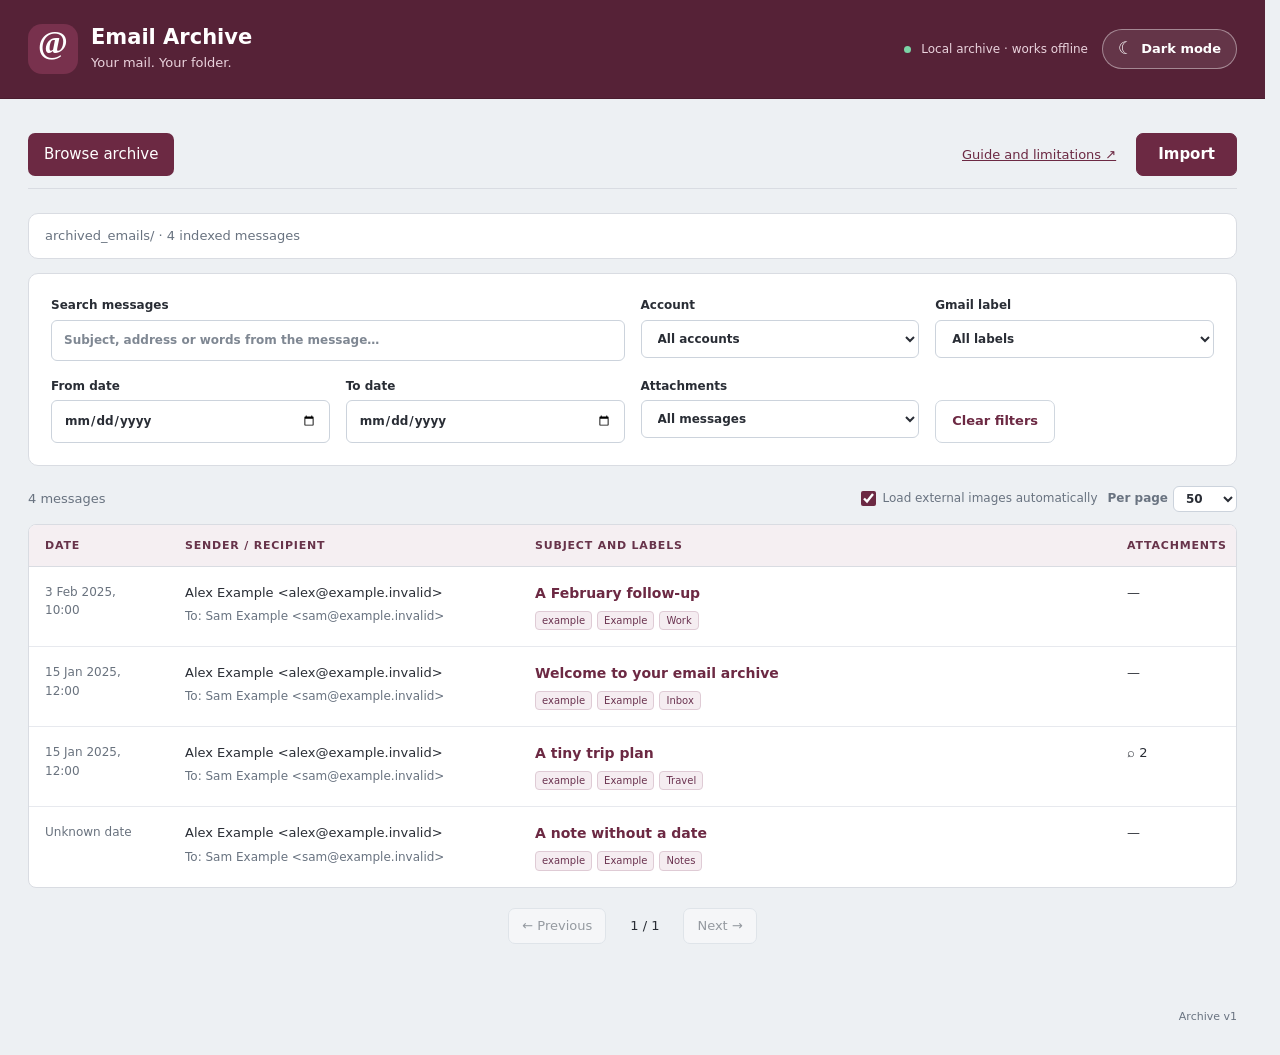
==== index.html @ 2dd21e05 "Restore standalone message pages and add check/rebuild progress" ====
<!doctype html>
<html lang="en"><head><meta charset="utf-8"><meta name="viewport" content="width=device-width,initial-scale=1"><meta http-equiv="Content-Security-Policy" content="default-src 'none'; script-src 'self' file:; style-src 'self' file:; img-src 'self' file: data: blob: https: http:; connect-src 'none'; object-src 'none'; frame-src blob:; base-uri 'none'; form-action 'none'"><meta name="referrer" content="no-referrer"><title>Email Archive • local and private</title><link id="appFavicon" rel="icon" type="image/svg+xml" href="assets/favicon-light.svg"><script src="assets/theme.js"></script><link rel="stylesheet" href="assets/style.css"><script defer src="assets/postal-mime.js"></script><script defer src="assets/purify.js"></script><script defer src="assets/mail-renderer.js"></script><script defer src="assets/eml.js"></script><script defer src="assets/core.js"></script><script defer src="assets/reindex.js"></script><script defer src="assets/app.js"></script></head>
<body><header class="top"><div class="brand"><span class="mark">@</span><div><h1>Email Archive</h1><p>Your mail. Your folder.</p></div></div><div class="header-actions"><div class="offline"><span></span> Local archive · works offline</div><button id="themeToggle" class="theme-toggle" type="button" aria-label="Switch to dark mode" aria-pressed="false" title="Switch to dark mode"><span data-theme-icon aria-hidden="true">☾</span><span data-theme-label>Dark mode</span></button></div></header>
<main>
<nav><button id="browseTab" class="active">Browse archive</button><a href="GUIDE.html" target="_blank" rel="noopener">Guide and limitations ↗</a><button id="importTab" class="import-tab">Import</button></nav>
<div id="notice" role="alert" hidden></div>
<section id="browse"><div class="active-archive"><span id="activeRootInfo" role="status">Archive: archived_emails/ · Loading catalog…</span></div><div id="browseList"><div class="filters"><label class="search">Search messages<input type="search" id="query" placeholder="Subject, address or words from the message…" autocomplete="off"></label><label>Account<select id="accountFilter"><option value="">All accounts</option></select></label><label>Gmail label<select id="labelFilter"><option value="">All labels</option></select></label><label>From date<input id="dateFrom" type="date"></label><label>To date<input id="dateTo" type="date"></label><label>Attachments<select id="attachmentFilter"><option value="">All messages</option><option value="yes">With attachments</option><option value="no">Without attachments</option></select></label><button id="reset" class="quiet">Clear filters</button></div><div class="resultsbar"><span id="resultInfo" role="status">Loading catalog…</span><label class="auto-image-choice" title="Remote images can notify senders that you opened an email and reveal your IP address."><input type="checkbox" id="autoImages" checked> Load external images automatically</label><label>Per page <select id="pageSize"><option>50</option><option>100</option><option>200</option></select></label></div><div class="tablewrap"><table><thead><tr><th>Date</th><th>Sender / recipient</th><th>Subject and labels</th><th>Attachments</th></tr></thead><tbody id="rows"></tbody></table><div id="empty" hidden>No messages. Change your filters or import an MBOX file.</div></div><div class="pagination"><button id="prev">← Previous</button><span id="pageInfo"></span><button id="next">Next →</button></div></div></section>
<section id="import" hidden><div class="importgrid"><div class="panel import-form"><h2>Add to your archive</h2><p>All messages are stored in <strong>archived_emails/</strong> beside this index.html. No separate data root or application copies.</p><div class="archive-access"><button type="button" id="connectArchive">Enable archive access</button><p class="data-root-description" id="accessStatus" role="status">For importing or scanning saved email folders, enable access once to the folder containing this index.html. The MBOX selection is separate and will not be requested again.</p></div><label class="filepick">1. Choose one or more MBOX files<input id="files" type="file" multiple><small>Gmail Takeout and Thunderbird; a filename extension is not required.</small></label><label>2. Email account folder inside the archive<select id="importAccountSelect"><option value="__new__">+ New account…</option></select></label><p id="accountInfo" class="muted" role="status">Enable archive access to list existing account folders.</p><label id="newAccountWrap">New account folder name<input id="importAccount" value="personal" pattern="[a-z0-9][a-z0-9_-]{0,39}" maxlength="40" autocomplete="off"><small>Lowercase letters, numbers, hyphens or underscores.</small></label><p id="fileInfo" class="muted"></p><fieldset class="eml-options"><legend>Keep an original EML copy for:</legend><label><input id="retainSignedEml" type="checkbox" checked> Signed or encrypted messages</label><label title="Optional: adds a second copy of these messages as EML, increasing disk usage."><input id="retainStarredEml" type="checkbox"> Gmail Starred messages</label><label title="Optional: adds a second copy of these messages as EML, increasing disk usage. Gmail marks many messages Important automatically."><input id="retainImportantEml" type="checkbox"> Gmail Important messages</label></fieldset><p class="muted">Import reads the selected MBOX files and the saved catalog for deduplication. It does not scan or update the rest of your saved HTML library.</p><div class="import-actions"><div class="import-main-action"><button id="start" class="primary" disabled>Start import</button><button id="stop" hidden>Stop after the current message</button></div><div class="existing-actions"><button id="previewReaders">Check existing</button><button id="upgradeReaders" title="Rebuild catalog and search indexes from saved HTML. Does not change message HTML or attachments. No MBOX needed.">Rebuild index</button></div></div>
</div></div><div class="activity-area" aria-live="polite"><div id="existingProgressPanel" class="panel activity-panel" hidden><h3 id="existingProgressTitle" role="status">Checking existing messages</h3><progress id="existingProgress" max="1" aria-labelledby="existingProgressTitle"></progress><p id="existingProgressDetail" class="muted" role="status"></p><p id="readerStatus" role="status" class="muted"></p><p id="catalogStatus" role="status" class="muted"></p><button id="stopCheck" hidden>Stop checking existing</button><button id="stopReindex" hidden>Stop index rebuild</button></div><div id="progressPanel" class="panel activity-panel" hidden><h3 id="status" role="status">Ready</h3><progress id="progress" max="100" value="0"></progress><div class="counters"><div><strong id="readCount">0</strong>Read</div><div><strong id="newCount">0</strong>New</div><div><strong id="dupeCount">0</strong>Duplicates</div><div><strong id="emlSavedCount">0</strong>EML saved</div><div><strong id="emlReusedCount">0</strong>EML reused</div><div><strong id="errorCount">0</strong>Errors</div></div><p id="progressDetail" class="muted"></p></div><div id="operationNotice" role="alert" hidden></div></div><section class="panel import-guide" aria-labelledby="safeImportHeading"><p class="eyebrow">ONE PORTABLE ARCHIVE</p><h2 id="safeImportHeading">Application and emails together.</h2><p>New messages are added, duplicates skipped and Gmail labels merged. Existing messages are never removed just because they are absent from a new export.</p><p>Structure: <strong>index.html</strong>, <strong>assets/</strong> and <strong>archived_emails/</strong>. The latter contains all accounts, year/month HTML messages, attachments and catalogs. Copy or merge account folders into archived_emails/ and click <strong>Rebuild index</strong> to rebuild indexes, without the MBOX.</p><p>Keep this tab open while importing. Use only one writer per archive, including across synced devices.</p><p>Reading an indexed archive works by opening this index.html offline. Chrome/Edge require one-time permission to this app folder for import/reindex. No server or internet connection is needed.</p><p class="note">The per-message limit is 64 MiB. Oversized or damaged messages are reported as errors; the source stays untouched.</p></section></section>

</main><footer><span>Archive v1</span></footer></body></html>
---- assets/style.css ----
:root{
 color-scheme:light;scrollbar-gutter:stable;
 --ink:#292d35;--muted:#697380;--line:#d9dce2;
 --teal:#6c2943;--teal-hover:#542037;--accent-ink:#fff;
 --paper:#edf0f3;--surface:#fff;--field-bg:#fff;
 --button-border:#d0d7df;--button-hover:#f8edef;--button-ink:#2b323d;
 --online-dot:#7bd4a6;--field-border:#ccd3dc;
 --table-head:#f5eff2;--table-head-text:#67334a;
 --row-border:#e7e9ee;--row-hover:#faf5f6;
 --badge-bg:#f5edf1;--badge-border:#dfcbd5;--badge-text:#6b3350;
 --date-text:#69727e;--file-border:#c6a3b6;--tinted:#f8f2f5;
 --notice-border:#ae9361;--notice-bg:#fcf7f0;--refresh-bg:#f7f1f5;
 --fieldset-border:#dbc4cf;--small-text:#64717f;
 --info-bg:#f9f6f8;--repair-border:#98627a;
 --header-bg:#562237;--header-line:#491c2e;--header-ink:#fff;
 --header-muted:#ead3dd;--mark-bg:#78314d;--mark-ink:#fff;
 --theme-bg:#ffffff16;--theme-border:#ffffff69;--theme-ink:#fff;--theme-hover:#ffffff2c;
 --focus:#a45b75;
}
html[data-theme="dark"]{
 color-scheme:dark;
 --ink:#f0f2f6;--muted:#a4afbf;--line:#343b46;
 --teal:#f5a623;--teal-hover:#ffbe4d;--accent-ink:#17191e;
 --paper:#0e1014;--surface:#1d2129;--field-bg:#171a21;
 --button-border:#444b59;--button-hover:#2c323d;--button-ink:#f0f2f6;
 --online-dot:#6aca9a;--field-border:#444b59;
 --table-head:#262b34;--table-head-text:#edbb65;
 --row-border:#303742;--row-hover:#272c35;
 --badge-bg:#322a1e;--badge-border:#67502c;--badge-text:#f7c46b;
 --date-text:#aab3c1;--file-border:#5d5043;--tinted:#26252a;
 --notice-border:#937039;--notice-bg:#30281e;--refresh-bg:#242832;
 --fieldset-border:#46505f;--small-text:#a8b3c1;
 --info-bg:#252933;--repair-border:#9b6e2c;
 --header-bg:#17191e;--header-line:#3d3529;--header-ink:#f4f5f6;
 --header-muted:#a7adb9;--mark-bg:#332919;--mark-ink:#ffbb49;
 --theme-bg:#252a33;--theme-border:#4c5360;--theme-ink:#f3f4f6;--theme-hover:#323945;
 --focus:#ffbd51;
}*{box-sizing:border-box}body{margin:0;background:var(--paper);color:var(--ink);font:15px/1.55 "Segoe UI",system-ui,sans-serif}button,input,select{font:inherit}button,a,input,select{outline-offset:4px}button{cursor:pointer;border:1px solid var(--button-border);border-radius:7px;padding:10px 16px;background:var(--surface);color:var(--button-ink)}button:hover{border-color:var(--teal);background:var(--button-hover)}button:disabled{opacity:.45;cursor:default}a{color:var(--teal)}.top{padding:24px max(28px,calc((100vw - 1280px)/2));display:flex;align-items:center;justify-content:space-between;border-bottom:1px solid var(--header-line);background:var(--header-bg);color:var(--header-ink)}.brand{display:flex;gap:13px;align-items:center}.mark{font:bold 32px Georgia;color:var(--mark-ink);background:var(--mark-bg);width:50px;height:50px;text-align:center;border-radius:14px}.brand h1{font-size:21px;line-height:1.2;margin:0}.brand p{font-size:13px;font-weight:500;color:var(--header-muted);margin:3px 0 0}.offline{font-size:12px;color:var(--header-muted)}.offline span{display:inline-block;width:7px;height:7px;border-radius:50%;background:var(--online-dot);margin-right:6px}main{max-width:1280px;margin:auto;padding:34px 28px}.intro{display:flex;align-items:center;justify-content:space-between;margin-bottom:28px;gap:24px}.eyebrow{font-size:10px;letter-spacing:2px;font-weight:700;color:var(--teal);margin:0 0 8px}.intro h2{font-size:30px;letter-spacing:-1px;line-height:1.25;margin:4px 0 10px}.intro p:not(.eyebrow){margin:0;color:var(--muted)}.total{display:flex;flex-direction:column;text-align:right;min-width:160px}.total strong{font:40px/1.2 Georgia,serif}.total span{font-size:12px;color:var(--muted)}nav{display:flex;align-items:center;gap:8px;border-bottom:1px solid var(--line);margin-bottom:24px;padding-bottom:12px}nav button{border:0;background:none}nav button.active{background:var(--teal);color:var(--accent-ink)}nav a{margin-left:auto;font-size:13px}.filters{display:grid;grid-template-columns:repeat(4,minmax(0,1fr));gap:16px;background:var(--surface);padding:22px;border:1px solid var(--line);border-radius:10px}label{display:flex;flex-direction:column;gap:5px;font-size:12px;font-weight:600}input,select{min-width:0;padding:10px 12px;border:1px solid var(--field-border);border-radius:6px;background:var(--field-bg);color:var(--ink)}label small{font-weight:400;color:var(--muted)}.filters .search{grid-column:span 2}.filters #dateFrom,.filters #dateTo{width:100%;min-width:0;max-width:100%}.quiet{justify-self:start;align-self:end;grid-column:auto;padding:10px 16px;border:1px solid var(--button-border);background:var(--surface);color:var(--teal);font-size:13px;font-weight:650;min-height:43px}.quiet:hover{border-color:var(--teal);background:var(--button-hover)}.resultsbar{display:flex;justify-content:space-between;align-items:center;margin:20px 0 12px;font-size:13px;color:var(--muted)}.resultsbar label{flex-direction:row;align-items:center}.auto-image-choice{margin-left:auto;display:inline-flex;gap:7px;align-items:center;font-size:12px;font-weight:400;white-space:nowrap;cursor:pointer}.auto-image-choice input{width:15px;height:15px;padding:0;margin:0;accent-color:var(--teal)}.resultsbar>label:last-child{margin-left:10px}@media(max-width:760px){.resultsbar{flex-wrap:wrap;gap:8px}.auto-image-choice{margin-left:0;order:3;flex-basis:100%}}.resultsbar select{padding:4px 8px}.tablewrap{overflow:auto;border:1px solid var(--line);border-radius:8px;background:var(--surface)}table{border-collapse:collapse;width:100%;table-layout:fixed;text-align:left}th{font-size:11px;text-transform:uppercase;letter-spacing:.8px;padding:12px 16px;background:var(--table-head);color:var(--table-head-text);border-bottom:1px solid var(--line)}th:nth-child(1){width:140px}th:nth-child(2){width:29%}th:nth-child(4){width:125px}td{padding:16px;border-bottom:1px solid var(--row-border);vertical-align:top;overflow-wrap:anywhere;font-size:13px}tr:last-child td{border-bottom:0}tbody tr:hover{background:var(--row-hover)}.subject{font-weight:600;text-decoration:none;display:block;font-size:14px}.address{display:block;color:var(--muted);font-size:12px;margin-top:4px}.badge{display:inline-block;background:var(--badge-bg);border:1px solid var(--badge-border);color:var(--badge-text);padding:1px 6px;font-size:10px;border-radius:4px;margin:6px 5px 0 0}.date{color:var(--date-text);font-size:12px}.pagination{display:flex;justify-content:center;align-items:center;gap:24px;margin:20px 0;font-size:13px}.pagination button{padding:7px 13px}#empty{text-align:center;padding:45px;color:var(--muted)}.importgrid{display:grid;grid-template-columns:minmax(0,1fr);max-width:860px;margin:0 auto;gap:24px}.panel{border:1px solid var(--line);background:var(--surface);border-radius:10px;padding:26px;margin-bottom:24px}.panel h2{font-size:22px;margin:0 0 10px}.panel h3{font-size:20px;margin:8px 0 16px}.panel label{margin:20px 0}.panel input[type=file]{border:1px dashed var(--file-border);padding:18px}.panel p{color:var(--muted)}.panel .muted{font-size:12px}.primary{background:var(--teal);color:var(--accent-ink);border-color:var(--teal)}.primary:hover{background:var(--teal-hover);color:var(--accent-ink)}.tinted{background:var(--tinted)}.note{font-size:12px}progress{width:100%;accent-color:var(--teal);height:15px}.counters{display:grid;grid-template-columns:repeat(4,1fr);margin:22px 0;gap:20px}.counters div{display:flex;flex-direction:column;font-size:12px;color:var(--muted)}.counters strong{font-size:28px;color:var(--ink)}#notice,#operationNotice{border:1px solid var(--notice-border);background:var(--notice-bg);padding:16px;border-radius:8px;margin:20px 0}footer{max-width:1280px;margin:10px auto 30px;padding:0 28px;color:var(--muted);font-size:11px;display:flex;justify-content:space-between}[hidden]{display:none!important}@media(max-width:760px){.top{padding:18px}.offline{display:none}main{padding:24px 16px}.intro h2{font-size:25px}.total strong{font-size:30px}.total{min-width:95px}.intro p:not(.eyebrow){font-size:13px}.filters{grid-template-columns:1fr 1fr;padding:16px}.search{grid-column:1/-1}.quiet{grid-column:1/-1}.importgrid{grid-template-columns:1fr}nav a{font-size:11px}nav button{padding:8px}table{min-width:680px}.counters{gap:10px}footer{display:block}}

.refresh-choice{display:flex!important;align-items:flex-start;gap:9px;margin:14px 0;padding:10px 12px;background:var(--refresh-bg);border-radius:8px;font-size:14px}.refresh-choice input{width:auto!important;flex:0 0 auto;margin-top:5px}

.eml-options{border:1px solid var(--fieldset-border);border-radius:9px;margin:15px 0;padding:13px 15px;display:grid;gap:9px}
.eml-options legend{font-weight:650;padding:0 6px}
.eml-options label{display:flex;flex-direction:row;align-items:center;gap:10px;font-size:14px;margin:0}
.eml-options label input{width:16px!important;height:16px;flex:0 0 auto;margin:0}
.eml-options small{color:var(--small-text);line-height:1.5}

.refresh-choice{display:flex!important;align-items:flex-start;gap:9px;margin:14px 0;padding:10px 12px;background:var(--refresh-bg);border-radius:8px;font-size:14px}.refresh-choice input{width:auto!important;flex:0 0 auto;margin-top:5px}

.target-actions{display:flex;gap:9px;align-items:center}.target-actions button{max-width:100%}.target-actions+p.muted{margin:10px 0 4px;overflow-wrap:anywhere}

/* Single-page Browse / Import workspace. The right-aligned Import button remains a tab. */
nav .import-tab,nav .import-tab.active{border:1px solid var(--teal);background:var(--teal);color:var(--accent-ink);font-weight:650;padding:9px 21px;margin-left:12px}
nav .import-tab:hover{background:var(--teal-hover);color:var(--accent-ink)}
#dirInfo{padding:0;border:0;background:none;overflow-wrap:anywhere}
.folder-help{font-size:12px;color:var(--muted);margin-top:0}
#reindex.repair-panel{margin-top:24px;margin-bottom:0;border-top:3px solid var(--repair-border)}
@media(max-width:760px){nav .import-tab{margin-left:4px;padding:9px 14px}nav a{margin-left:auto}#reindex.repair-panel{margin-top:16px}}

#notice,#operationNotice{margin:0 0 20px}

/* Accessible light/dark switch; top right, keeps the existing page layout. */
.header-actions{display:flex;align-items:center;gap:14px;margin-left:18px}
.theme-toggle{display:inline-flex;align-items:center;justify-content:center;gap:8px;
 padding:9px 15px;background:var(--theme-bg);border:1px solid var(--theme-border);
 color:var(--theme-ink);border-radius:999px;font-size:13px;font-weight:650;white-space:nowrap}
.theme-toggle:hover{background:var(--theme-hover);border-color:var(--theme-ink);color:var(--theme-ink)}
.theme-toggle [data-theme-icon]{font-size:17px;line-height:1}
:where(button,input,select,a):focus-visible{outline:2px solid var(--focus);outline-offset:3px}
:where(input[type="checkbox"],input[type="radio"]){accent-color:var(--teal)}
html[data-theme="dark"] :where(input[type="checkbox"],input[type="radio"]){accent-color:var(--teal)}
input::placeholder{color:var(--muted);opacity:.85}
nav button{color:var(--ink)}
@media(max-width:760px){
 .header-actions{margin-left:10px}
 .theme-toggle{padding:8px 11px;gap:5px}
}
@media(max-width:400px){
 .theme-toggle [data-theme-label]{display:none}
 .theme-toggle{min-width:38px}
}

/* Shared status position: between import form and catalog repair. */
.activity-area .activity-panel{margin:0 0 24px}
.activity-area h3{margin:0 0 10px;font-size:19px}
#repairProgress{width:100%;height:12px}
#repairProgressDetail{font-size:13px;color:var(--muted);margin:12px 0 0}

/* Centered Import workspace, independent safety information, and short root label. */
#import .activity-area,#import #reindex,#import .import-guide{max-width:860px;margin-left:auto;margin-right:auto}
#import #reindex.repair-panel{margin-top:24px;margin-bottom:24px}
#import .import-guide{margin-top:0;margin-bottom:24px}
#import .import-guide h2{margin-top:0}
.import-guide .eyebrow{font-size:11px}
.target-actions{display:flex;align-items:center;flex-wrap:wrap;gap:12px;margin:18px 0 12px}
.selected-path{color:var(--muted);font-size:13px;font-weight:500;min-width:0}
.eml-options{gap:12px}
footer{justify-content:flex-end}
@media(max-width:760px){#import .importgrid,#import .activity-area,#import #reindex,#import .import-guide{max-width:100%}.target-actions{gap:10px}}

/* Unified import / automatic catalog check: no second repair form. */
.import-form #importAccountSelect{width:100%}
#import #newAccountWrap{margin-top:9px}
#accountInfo{margin-top:-12px;margin-bottom:10px;overflow-wrap:anywhere}
#import .account-repair-note{border-top:1px solid var(--line);margin-top:22px;padding-top:15px}
#import .account-repair-note p{font-size:13px;line-height:1.6;margin:0 0 12px}
#import .account-repair-note button{margin:2px 9px 6px 0}
#import #readerStatus{display:block;line-height:1.5;margin:4px 0}
#import .activity-area{max-width:860px;margin-left:auto;margin-right:auto}
#import #repairProgressPanel{border-top:3px solid var(--repair-border)}
#import #stopReindex{margin-top:12px}

/* Start/import actions share a row; old-email actions stay right aligned. */
.import-actions{display:flex;justify-content:space-between;align-items:center;gap:14px;flex-wrap:wrap;margin-top:18px}
.import-main-action,.existing-actions{display:flex;align-items:center;gap:9px;flex-wrap:wrap}
.existing-actions{margin-left:auto}
.existing-actions button{white-space:nowrap}
.import-feedback{border-top:1px solid var(--line);padding-top:12px;margin-top:15px}
.import-feedback p{font-size:12px;line-height:1.55;margin:5px 0;overflow-wrap:anywhere}
.import-feedback #catalogStatus{color:var(--muted)}
.import-feedback #readerStatus{color:var(--ink)}
.import-feedback #stopReindex{margin:8px 0}
.existing-counters{grid-template-columns:repeat(4,minmax(0,1fr))}
#existingProgressPanel{border-top:3px solid var(--repair-border)}
@media(max-width:760px){
 .import-actions{align-items:stretch}
 .existing-actions{justify-content:flex-end;max-width:100%;margin-left:0}
 .existing-actions button{white-space:normal}
}
@media(max-width:460px){
 .import-actions{display:block}
 .existing-actions{margin-top:11px}
 .existing-counters{grid-template-columns:repeat(2,minmax(0,1fr))}
}

/* Root selection only inspects entry files; archive creation is explicit. */
.root-setup{margin:3px 0 18px;padding:12px 14px;border:1px solid var(--repair-border);
 border-radius:8px;background:var(--info-bg);line-height:1.5}
.root-setup p{margin:0 0 8px;font-size:13px}
.root-setup button{margin:1px 0 8px}
.root-setup code{background:var(--surface);border:1px solid var(--line);
 border-radius:4px;padding:1px 4px}
#rootOpenInfo{color:var(--muted);overflow-wrap:anywhere}

/* One application instance, one selected data folder: no nested installation UI. */
.active-archive{display:flex;align-items:center;justify-content:space-between;gap:12px;flex-wrap:wrap;
 margin-bottom:14px;padding:12px 16px;border:1px solid var(--line);background:var(--surface);
 border-radius:10px;color:var(--muted);font-size:13px}
.active-archive button{flex:0 0 auto}
.data-root-description{font-size:13px;line-height:1.6;color:var(--muted);margin-top:0}

/* Archive permissions are requested explicitly, not by Import/Check actions. */
.archive-access{display:flex;align-items:center;gap:12px;flex-wrap:wrap;margin:8px 0 18px}
.archive-access button{flex:0 0 auto}
.archive-access .data-root-description{margin:0;flex:1;min-width:230px}
@media(max-width:600px){.archive-access{align-items:stretch}.archive-access button{width:100%}}
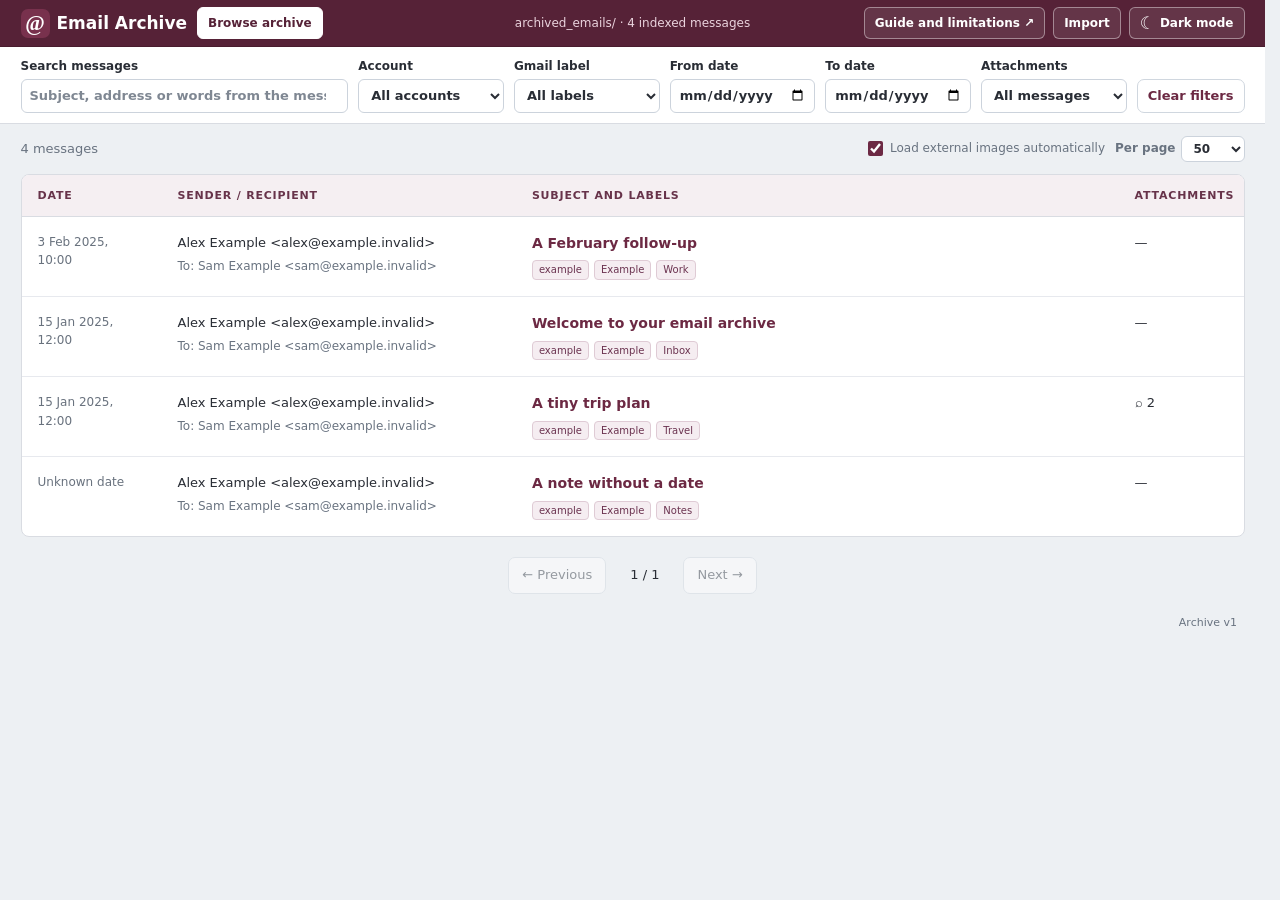
==== commit d437970e: "Compact archive navigation and filters; scroll to top on pagination" ====
--- a/index.html
+++ b/index.html
@@ -1,10 +1,13 @@
 <!doctype html>
-<html lang="en"><head><meta charset="utf-8"><meta name="viewport" content="width=device-width,initial-scale=1"><meta http-equiv="Content-Security-Policy" content="default-src 'none'; script-src 'self' file:; style-src 'self' file:; img-src 'self' file: data: blob: https: http:; connect-src 'none'; object-src 'none'; frame-src blob:; base-uri 'none'; form-action 'none'"><meta name="referrer" content="no-referrer"><title>Email Archive • local and private</title><link id="appFavicon" rel="icon" type="image/svg+xml" href="assets/favicon-light.svg"><script src="assets/theme.js"></script><link rel="stylesheet" href="assets/style.css"><script defer src="assets/postal-mime.js"></script><script defer src="assets/purify.js"></script><script defer src="assets/mail-renderer.js"></script><script defer src="assets/eml.js"></script><script defer src="assets/core.js"></script><script defer src="assets/reindex.js"></script><script defer src="assets/app.js"></script></head>
-<body><header class="top"><div class="brand"><span class="mark">@</span><div><h1>Email Archive</h1><p>Your mail. Your folder.</p></div></div><div class="header-actions"><div class="offline"><span></span> Local archive · works offline</div><button id="themeToggle" class="theme-toggle" type="button" aria-label="Switch to dark mode" aria-pressed="false" title="Switch to dark mode"><span data-theme-icon aria-hidden="true">☾</span><span data-theme-label>Dark mode</span></button></div></header>
+<html lang="en"><head><meta charset="utf-8"><meta name="viewport" content="width=device-width,initial-scale=1"><meta http-equiv="Content-Security-Policy" content="default-src 'none'; script-src 'self' file:; style-src 'self' file:; img-src 'self' file: data: blob: https: http:; connect-src 'none'; object-src 'none'; frame-src 'none'; base-uri 'none'; form-action 'none'"><meta name="referrer" content="no-referrer"><title>Email Archive • local and private</title><link id="appFavicon" rel="icon" type="image/svg+xml" href="assets/favicon-light.svg"><script src="assets/theme.js"></script><link rel="stylesheet" href="assets/style.css"><script defer src="assets/postal-mime.js"></script><script defer src="assets/purify.js"></script><script defer src="assets/mail-renderer.js"></script><script defer src="assets/eml.js"></script><script defer src="assets/core.js"></script><script defer src="assets/reindex.js"></script><script defer src="assets/app.js"></script></head>
+<body><header class="top">
+<div class="header-left"><div class="brand"><span class="mark" aria-hidden="true">@</span><h1>Email Archive</h1></div><button id="browseTab" class="header-tab active" type="button" aria-pressed="true">Browse archive</button></div>
+<span id="activeRootInfo" role="status">archived_emails/ · Loading catalog…</span>
+<div class="header-actions"><a class="header-guide" href="GUIDE.html" target="_blank" rel="noopener">Guide and limitations ↗</a><button id="importTab" class="header-tab" type="button" aria-pressed="false">Import</button><button id="themeToggle" class="theme-toggle" type="button" aria-label="Switch to dark mode" aria-pressed="false" title="Switch to dark mode"><span data-theme-icon aria-hidden="true">☾</span><span data-theme-label>Dark mode</span></button></div>
+</header>
 <main>
-<nav><button id="browseTab" class="active">Browse archive</button><a href="GUIDE.html" target="_blank" rel="noopener">Guide and limitations ↗</a><button id="importTab" class="import-tab">Import</button></nav>
 <div id="notice" role="alert" hidden></div>
-<section id="browse"><div class="active-archive"><span id="activeRootInfo" role="status">Archive: archived_emails/ · Loading catalog…</span></div><div id="browseList"><div class="filters"><label class="search">Search messages<input type="search" id="query" placeholder="Subject, address or words from the message…" autocomplete="off"></label><label>Account<select id="accountFilter"><option value="">All accounts</option></select></label><label>Gmail label<select id="labelFilter"><option value="">All labels</option></select></label><label>From date<input id="dateFrom" type="date"></label><label>To date<input id="dateTo" type="date"></label><label>Attachments<select id="attachmentFilter"><option value="">All messages</option><option value="yes">With attachments</option><option value="no">Without attachments</option></select></label><button id="reset" class="quiet">Clear filters</button></div><div class="resultsbar"><span id="resultInfo" role="status">Loading catalog…</span><label class="auto-image-choice" title="Remote images can notify senders that you opened an email and reveal your IP address."><input type="checkbox" id="autoImages" checked> Load external images automatically</label><label>Per page <select id="pageSize"><option>50</option><option>100</option><option>200</option></select></label></div><div class="tablewrap"><table><thead><tr><th>Date</th><th>Sender / recipient</th><th>Subject and labels</th><th>Attachments</th></tr></thead><tbody id="rows"></tbody></table><div id="empty" hidden>No messages. Change your filters or import an MBOX file.</div></div><div class="pagination"><button id="prev">← Previous</button><span id="pageInfo"></span><button id="next">Next →</button></div></div></section>
+<section id="browse"><div id="browseList"><div class="filters"><label class="search">Search messages<input type="search" id="query" placeholder="Subject, address or words from the message…" autocomplete="off"></label><label>Account<select id="accountFilter"><option value="">All accounts</option></select></label><label>Gmail label<select id="labelFilter"><option value="">All labels</option></select></label><label>From date<input id="dateFrom" type="date"></label><label>To date<input id="dateTo" type="date"></label><label>Attachments<select id="attachmentFilter"><option value="">All messages</option><option value="yes">With attachments</option><option value="no">Without attachments</option></select></label><button id="reset" class="quiet">Clear filters</button></div><div class="resultsbar"><span id="resultInfo" role="status">Loading catalog…</span><label class="auto-image-choice" title="Remote images can notify senders that you opened an email and reveal your IP address."><input type="checkbox" id="autoImages" checked> Load external images automatically</label><label>Per page <select id="pageSize"><option>50</option><option>100</option><option>200</option></select></label></div><div class="tablewrap"><table><thead><tr><th>Date</th><th>Sender / recipient</th><th>Subject and labels</th><th>Attachments</th></tr></thead><tbody id="rows"></tbody></table><div id="empty" hidden>No messages. Change your filters or import an MBOX file.</div></div><div class="pagination"><button id="prev">← Previous</button><span id="pageInfo"></span><button id="next">Next →</button></div></div></section>
 <section id="import" hidden><div class="importgrid"><div class="panel import-form"><h2>Add to your archive</h2><p>All messages are stored in <strong>archived_emails/</strong> beside this index.html. No separate data root or application copies.</p><div class="archive-access"><button type="button" id="connectArchive">Enable archive access</button><p class="data-root-description" id="accessStatus" role="status">For importing or scanning saved email folders, enable access once to the folder containing this index.html. The MBOX selection is separate and will not be requested again.</p></div><label class="filepick">1. Choose one or more MBOX files<input id="files" type="file" multiple><small>Gmail Takeout and Thunderbird; a filename extension is not required.</small></label><label>2. Email account folder inside the archive<select id="importAccountSelect"><option value="__new__">+ New account…</option></select></label><p id="accountInfo" class="muted" role="status">Enable archive access to list existing account folders.</p><label id="newAccountWrap">New account folder name<input id="importAccount" value="personal" pattern="[a-z0-9][a-z0-9_-]{0,39}" maxlength="40" autocomplete="off"><small>Lowercase letters, numbers, hyphens or underscores.</small></label><p id="fileInfo" class="muted"></p><fieldset class="eml-options"><legend>Keep an original EML copy for:</legend><label><input id="retainSignedEml" type="checkbox" checked> Signed or encrypted messages</label><label title="Optional: adds a second copy of these messages as EML, increasing disk usage."><input id="retainStarredEml" type="checkbox"> Gmail Starred messages</label><label title="Optional: adds a second copy of these messages as EML, increasing disk usage. Gmail marks many messages Important automatically."><input id="retainImportantEml" type="checkbox"> Gmail Important messages</label></fieldset><p class="muted">Import reads the selected MBOX files and the saved catalog for deduplication. It does not scan or update the rest of your saved HTML library.</p><div class="import-actions"><div class="import-main-action"><button id="start" class="primary" disabled>Start import</button><button id="stop" hidden>Stop after the current message</button></div><div class="existing-actions"><button id="previewReaders">Check existing</button><button id="upgradeReaders" title="Rebuild catalog and search indexes from saved HTML. Does not change message HTML or attachments. No MBOX needed.">Rebuild index</button></div></div>
 </div></div><div class="activity-area" aria-live="polite"><div id="existingProgressPanel" class="panel activity-panel" hidden><h3 id="existingProgressTitle" role="status">Checking existing messages</h3><progress id="existingProgress" max="1" aria-labelledby="existingProgressTitle"></progress><p id="existingProgressDetail" class="muted" role="status"></p><p id="readerStatus" role="status" class="muted"></p><p id="catalogStatus" role="status" class="muted"></p><button id="stopCheck" hidden>Stop checking existing</button><button id="stopReindex" hidden>Stop index rebuild</button></div><div id="progressPanel" class="panel activity-panel" hidden><h3 id="status" role="status">Ready</h3><progress id="progress" max="100" value="0"></progress><div class="counters"><div><strong id="readCount">0</strong>Read</div><div><strong id="newCount">0</strong>New</div><div><strong id="dupeCount">0</strong>Duplicates</div><div><strong id="emlSavedCount">0</strong>EML saved</div><div><strong id="emlReusedCount">0</strong>EML reused</div><div><strong id="errorCount">0</strong>Errors</div></div><p id="progressDetail" class="muted"></p></div><div id="operationNotice" role="alert" hidden></div></div><section class="panel import-guide" aria-labelledby="safeImportHeading"><p class="eyebrow">ONE PORTABLE ARCHIVE</p><h2 id="safeImportHeading">Application and emails together.</h2><p>New messages are added, duplicates skipped and Gmail labels merged. Existing messages are never removed just because they are absent from a new export.</p><p>Structure: <strong>index.html</strong>, <strong>assets/</strong> and <strong>archived_emails/</strong>. The latter contains all accounts, year/month HTML messages, attachments and catalogs. Copy or merge account folders into archived_emails/ and click <strong>Rebuild index</strong> to rebuild indexes, without the MBOX.</p><p>Keep this tab open while importing. Use only one writer per archive, including across synced devices.</p><p>Reading an indexed archive works by opening this index.html offline. Chrome/Edge require one-time permission to this app folder for import/reindex. No server or internet connection is needed.</p><p class="note">The per-message limit is 64 MiB. Oversized or damaged messages are reported as errors; the source stays untouched.</p></section></section>
 
--- a/assets/style.css
+++ b/assets/style.css
@@ -4,7 +4,7 @@
  --teal:#6c2943;--teal-hover:#542037;--accent-ink:#fff;
  --paper:#edf0f3;--surface:#fff;--field-bg:#fff;
  --button-border:#d0d7df;--button-hover:#f8edef;--button-ink:#2b323d;
- --online-dot:#7bd4a6;--field-border:#ccd3dc;
+ --field-border:#ccd3dc;
  --table-head:#f5eff2;--table-head-text:#67334a;
  --row-border:#e7e9ee;--row-hover:#faf5f6;
  --badge-bg:#f5edf1;--badge-border:#dfcbd5;--badge-text:#6b3350;
@@ -23,7 +23,7 @@
  --teal:#f5a623;--teal-hover:#ffbe4d;--accent-ink:#17191e;
  --paper:#0e1014;--surface:#1d2129;--field-bg:#171a21;
  --button-border:#444b59;--button-hover:#2c323d;--button-ink:#f0f2f6;
- --online-dot:#6aca9a;--field-border:#444b59;
+ --field-border:#444b59;
  --table-head:#262b34;--table-head-text:#edbb65;
  --row-border:#303742;--row-hover:#272c35;
  --badge-bg:#322a1e;--badge-border:#67502c;--badge-text:#f7c46b;
@@ -35,7 +35,7 @@
  --header-muted:#a7adb9;--mark-bg:#332919;--mark-ink:#ffbb49;
  --theme-bg:#252a33;--theme-border:#4c5360;--theme-ink:#f3f4f6;--theme-hover:#323945;
  --focus:#ffbd51;
-}*{box-sizing:border-box}body{margin:0;background:var(--paper);color:var(--ink);font:15px/1.55 "Segoe UI",system-ui,sans-serif}button,input,select{font:inherit}button,a,input,select{outline-offset:4px}button{cursor:pointer;border:1px solid var(--button-border);border-radius:7px;padding:10px 16px;background:var(--surface);color:var(--button-ink)}button:hover{border-color:var(--teal);background:var(--button-hover)}button:disabled{opacity:.45;cursor:default}a{color:var(--teal)}.top{padding:24px max(28px,calc((100vw - 1280px)/2));display:flex;align-items:center;justify-content:space-between;border-bottom:1px solid var(--header-line);background:var(--header-bg);color:var(--header-ink)}.brand{display:flex;gap:13px;align-items:center}.mark{font:bold 32px Georgia;color:var(--mark-ink);background:var(--mark-bg);width:50px;height:50px;text-align:center;border-radius:14px}.brand h1{font-size:21px;line-height:1.2;margin:0}.brand p{font-size:13px;font-weight:500;color:var(--header-muted);margin:3px 0 0}.offline{font-size:12px;color:var(--header-muted)}.offline span{display:inline-block;width:7px;height:7px;border-radius:50%;background:var(--online-dot);margin-right:6px}main{max-width:1280px;margin:auto;padding:34px 28px}.intro{display:flex;align-items:center;justify-content:space-between;margin-bottom:28px;gap:24px}.eyebrow{font-size:10px;letter-spacing:2px;font-weight:700;color:var(--teal);margin:0 0 8px}.intro h2{font-size:30px;letter-spacing:-1px;line-height:1.25;margin:4px 0 10px}.intro p:not(.eyebrow){margin:0;color:var(--muted)}.total{display:flex;flex-direction:column;text-align:right;min-width:160px}.total strong{font:40px/1.2 Georgia,serif}.total span{font-size:12px;color:var(--muted)}nav{display:flex;align-items:center;gap:8px;border-bottom:1px solid var(--line);margin-bottom:24px;padding-bottom:12px}nav button{border:0;background:none}nav button.active{background:var(--teal);color:var(--accent-ink)}nav a{margin-left:auto;font-size:13px}.filters{display:grid;grid-template-columns:repeat(4,minmax(0,1fr));gap:16px;background:var(--surface);padding:22px;border:1px solid var(--line);border-radius:10px}label{display:flex;flex-direction:column;gap:5px;font-size:12px;font-weight:600}input,select{min-width:0;padding:10px 12px;border:1px solid var(--field-border);border-radius:6px;background:var(--field-bg);color:var(--ink)}label small{font-weight:400;color:var(--muted)}.filters .search{grid-column:span 2}.filters #dateFrom,.filters #dateTo{width:100%;min-width:0;max-width:100%}.quiet{justify-self:start;align-self:end;grid-column:auto;padding:10px 16px;border:1px solid var(--button-border);background:var(--surface);color:var(--teal);font-size:13px;font-weight:650;min-height:43px}.quiet:hover{border-color:var(--teal);background:var(--button-hover)}.resultsbar{display:flex;justify-content:space-between;align-items:center;margin:20px 0 12px;font-size:13px;color:var(--muted)}.resultsbar label{flex-direction:row;align-items:center}.auto-image-choice{margin-left:auto;display:inline-flex;gap:7px;align-items:center;font-size:12px;font-weight:400;white-space:nowrap;cursor:pointer}.auto-image-choice input{width:15px;height:15px;padding:0;margin:0;accent-color:var(--teal)}.resultsbar>label:last-child{margin-left:10px}@media(max-width:760px){.resultsbar{flex-wrap:wrap;gap:8px}.auto-image-choice{margin-left:0;order:3;flex-basis:100%}}.resultsbar select{padding:4px 8px}.tablewrap{overflow:auto;border:1px solid var(--line);border-radius:8px;background:var(--surface)}table{border-collapse:collapse;width:100%;table-layout:fixed;text-align:left}th{font-size:11px;text-transform:uppercase;letter-spacing:.8px;padding:12px 16px;background:var(--table-head);color:var(--table-head-text);border-bottom:1px solid var(--line)}th:nth-child(1){width:140px}th:nth-child(2){width:29%}th:nth-child(4){width:125px}td{padding:16px;border-bottom:1px solid var(--row-border);vertical-align:top;overflow-wrap:anywhere;font-size:13px}tr:last-child td{border-bottom:0}tbody tr:hover{background:var(--row-hover)}.subject{font-weight:600;text-decoration:none;display:block;font-size:14px}.address{display:block;color:var(--muted);font-size:12px;margin-top:4px}.badge{display:inline-block;background:var(--badge-bg);border:1px solid var(--badge-border);color:var(--badge-text);padding:1px 6px;font-size:10px;border-radius:4px;margin:6px 5px 0 0}.date{color:var(--date-text);font-size:12px}.pagination{display:flex;justify-content:center;align-items:center;gap:24px;margin:20px 0;font-size:13px}.pagination button{padding:7px 13px}#empty{text-align:center;padding:45px;color:var(--muted)}.importgrid{display:grid;grid-template-columns:minmax(0,1fr);max-width:860px;margin:0 auto;gap:24px}.panel{border:1px solid var(--line);background:var(--surface);border-radius:10px;padding:26px;margin-bottom:24px}.panel h2{font-size:22px;margin:0 0 10px}.panel h3{font-size:20px;margin:8px 0 16px}.panel label{margin:20px 0}.panel input[type=file]{border:1px dashed var(--file-border);padding:18px}.panel p{color:var(--muted)}.panel .muted{font-size:12px}.primary{background:var(--teal);color:var(--accent-ink);border-color:var(--teal)}.primary:hover{background:var(--teal-hover);color:var(--accent-ink)}.tinted{background:var(--tinted)}.note{font-size:12px}progress{width:100%;accent-color:var(--teal);height:15px}.counters{display:grid;grid-template-columns:repeat(4,1fr);margin:22px 0;gap:20px}.counters div{display:flex;flex-direction:column;font-size:12px;color:var(--muted)}.counters strong{font-size:28px;color:var(--ink)}#notice,#operationNotice{border:1px solid var(--notice-border);background:var(--notice-bg);padding:16px;border-radius:8px;margin:20px 0}footer{max-width:1280px;margin:10px auto 30px;padding:0 28px;color:var(--muted);font-size:11px;display:flex;justify-content:space-between}[hidden]{display:none!important}@media(max-width:760px){.top{padding:18px}.offline{display:none}main{padding:24px 16px}.intro h2{font-size:25px}.total strong{font-size:30px}.total{min-width:95px}.intro p:not(.eyebrow){font-size:13px}.filters{grid-template-columns:1fr 1fr;padding:16px}.search{grid-column:1/-1}.quiet{grid-column:1/-1}.importgrid{grid-template-columns:1fr}nav a{font-size:11px}nav button{padding:8px}table{min-width:680px}.counters{gap:10px}footer{display:block}}
+}*{box-sizing:border-box}body{margin:0;background:var(--paper);color:var(--ink);font:15px/1.55 "Segoe UI",system-ui,sans-serif}button,input,select{font:inherit}button,a,input,select{outline-offset:4px}button{cursor:pointer;border:1px solid var(--button-border);border-radius:7px;padding:10px 16px;background:var(--surface);color:var(--button-ink)}button:hover{border-color:var(--teal);background:var(--button-hover)}button:disabled{opacity:.45;cursor:default}a{color:var(--teal)}main{max-width:1280px;margin:auto;padding:34px 28px}.intro{display:flex;align-items:center;justify-content:space-between;margin-bottom:28px;gap:24px}.eyebrow{font-size:10px;letter-spacing:2px;font-weight:700;color:var(--teal);margin:0 0 8px}.intro h2{font-size:30px;letter-spacing:-1px;line-height:1.25;margin:4px 0 10px}.intro p:not(.eyebrow){margin:0;color:var(--muted)}.total{display:flex;flex-direction:column;text-align:right;min-width:160px}.total strong{font:40px/1.2 Georgia,serif}.total span{font-size:12px;color:var(--muted)}.filters{display:grid;grid-template-columns:repeat(4,minmax(0,1fr));gap:16px;background:var(--surface);padding:22px;border:1px solid var(--line);border-radius:10px}label{display:flex;flex-direction:column;gap:5px;font-size:12px;font-weight:600}input,select{min-width:0;padding:10px 12px;border:1px solid var(--field-border);border-radius:6px;background:var(--field-bg);color:var(--ink)}label small{font-weight:400;color:var(--muted)}.filters .search{grid-column:span 2}.filters #dateFrom,.filters #dateTo{width:100%;min-width:0;max-width:100%}.quiet{justify-self:start;align-self:end;grid-column:auto;padding:10px 16px;border:1px solid var(--button-border);background:var(--surface);color:var(--teal);font-size:13px;font-weight:650;min-height:43px}.quiet:hover{border-color:var(--teal);background:var(--button-hover)}.resultsbar{display:flex;justify-content:space-between;align-items:center;margin:20px 0 12px;font-size:13px;color:var(--muted)}.resultsbar label{flex-direction:row;align-items:center}.auto-image-choice{margin-left:auto;display:inline-flex;gap:7px;align-items:center;font-size:12px;font-weight:400;white-space:nowrap;cursor:pointer}.auto-image-choice input{width:15px;height:15px;padding:0;margin:0;accent-color:var(--teal)}.resultsbar>label:last-child{margin-left:10px}@media(max-width:760px){.resultsbar{flex-wrap:wrap;gap:8px}.auto-image-choice{margin-left:0;order:3;flex-basis:100%}}.resultsbar select{padding:4px 8px}.tablewrap{overflow:auto;border:1px solid var(--line);border-radius:8px;background:var(--surface)}table{border-collapse:collapse;width:100%;table-layout:fixed;text-align:left}th{font-size:11px;text-transform:uppercase;letter-spacing:.8px;padding:12px 16px;background:var(--table-head);color:var(--table-head-text);border-bottom:1px solid var(--line)}th:nth-child(1){width:140px}th:nth-child(2){width:29%}th:nth-child(4){width:125px}td{padding:16px;border-bottom:1px solid var(--row-border);vertical-align:top;overflow-wrap:anywhere;font-size:13px}tr:last-child td{border-bottom:0}tbody tr:hover{background:var(--row-hover)}.subject{font-weight:600;text-decoration:none;display:block;font-size:14px}.address{display:block;color:var(--muted);font-size:12px;margin-top:4px}.badge{display:inline-block;background:var(--badge-bg);border:1px solid var(--badge-border);color:var(--badge-text);padding:1px 6px;font-size:10px;border-radius:4px;margin:6px 5px 0 0}.date{color:var(--date-text);font-size:12px}.pagination{display:flex;justify-content:center;align-items:center;gap:24px;margin:20px 0;font-size:13px}.pagination button{padding:7px 13px}#empty{text-align:center;padding:45px;color:var(--muted)}.importgrid{display:grid;grid-template-columns:minmax(0,1fr);max-width:860px;margin:0 auto;gap:24px}.panel{border:1px solid var(--line);background:var(--surface);border-radius:10px;padding:26px;margin-bottom:24px}.panel h2{font-size:22px;margin:0 0 10px}.panel h3{font-size:20px;margin:8px 0 16px}.panel label{margin:20px 0}.panel input[type=file]{border:1px dashed var(--file-border);padding:18px}.panel p{color:var(--muted)}.panel .muted{font-size:12px}.primary{background:var(--teal);color:var(--accent-ink);border-color:var(--teal)}.primary:hover{background:var(--teal-hover);color:var(--accent-ink)}.tinted{background:var(--tinted)}.note{font-size:12px}progress{width:100%;accent-color:var(--teal);height:15px}.counters{display:grid;grid-template-columns:repeat(4,1fr);margin:22px 0;gap:20px}.counters div{display:flex;flex-direction:column;font-size:12px;color:var(--muted)}.counters strong{font-size:28px;color:var(--ink)}#notice,#operationNotice{border:1px solid var(--notice-border);background:var(--notice-bg);padding:16px;border-radius:8px;margin:20px 0}footer{max-width:1280px;margin:10px auto 30px;padding:0 28px;color:var(--muted);font-size:11px;display:flex;justify-content:space-between}[hidden]{display:none!important}@media(max-width:760px){main{padding:24px 16px}.intro h2{font-size:25px}.total strong{font-size:30px}.total{min-width:95px}.intro p:not(.eyebrow){font-size:13px}.filters{grid-template-columns:1fr 1fr;padding:16px}.search{grid-column:1/-1}.quiet{grid-column:1/-1}.importgrid{grid-template-columns:1fr}table{min-width:680px}.counters{gap:10px}footer{display:block}}
 
 .refresh-choice{display:flex!important;align-items:flex-start;gap:9px;margin:14px 0;padding:10px 12px;background:var(--refresh-bg);border-radius:8px;font-size:14px}.refresh-choice input{width:auto!important;flex:0 0 auto;margin-top:5px}
 
@@ -49,18 +49,15 @@
 
 .target-actions{display:flex;gap:9px;align-items:center}.target-actions button{max-width:100%}.target-actions+p.muted{margin:10px 0 4px;overflow-wrap:anywhere}
 
-/* Single-page Browse / Import workspace. The right-aligned Import button remains a tab. */
-nav .import-tab,nav .import-tab.active{border:1px solid var(--teal);background:var(--teal);color:var(--accent-ink);font-weight:650;padding:9px 21px;margin-left:12px}
-nav .import-tab:hover{background:var(--teal-hover);color:var(--accent-ink)}
 #dirInfo{padding:0;border:0;background:none;overflow-wrap:anywhere}
 .folder-help{font-size:12px;color:var(--muted);margin-top:0}
 #reindex.repair-panel{margin-top:24px;margin-bottom:0;border-top:3px solid var(--repair-border)}
-@media(max-width:760px){nav .import-tab{margin-left:4px;padding:9px 14px}nav a{margin-left:auto}#reindex.repair-panel{margin-top:16px}}
+@media(max-width:760px){#reindex.repair-panel{margin-top:16px}}
 
 #notice,#operationNotice{margin:0 0 20px}
 
 /* Accessible light/dark switch; top right, keeps the existing page layout. */
-.header-actions{display:flex;align-items:center;gap:14px;margin-left:18px}
+
 .theme-toggle{display:inline-flex;align-items:center;justify-content:center;gap:8px;
  padding:9px 15px;background:var(--theme-bg);border:1px solid var(--theme-border);
  color:var(--theme-ink);border-radius:999px;font-size:13px;font-weight:650;white-space:nowrap}
@@ -70,9 +67,8 @@
 :where(input[type="checkbox"],input[type="radio"]){accent-color:var(--teal)}
 html[data-theme="dark"] :where(input[type="checkbox"],input[type="radio"]){accent-color:var(--teal)}
 input::placeholder{color:var(--muted);opacity:.85}
-nav button{color:var(--ink)}
+
 @media(max-width:760px){
- .header-actions{margin-left:10px}
  .theme-toggle{padding:8px 11px;gap:5px}
 }
 @media(max-width:400px){
@@ -142,11 +138,6 @@
  border-radius:4px;padding:1px 4px}
 #rootOpenInfo{color:var(--muted);overflow-wrap:anywhere}
 
-/* One application instance, one selected data folder: no nested installation UI. */
-.active-archive{display:flex;align-items:center;justify-content:space-between;gap:12px;flex-wrap:wrap;
- margin-bottom:14px;padding:12px 16px;border:1px solid var(--line);background:var(--surface);
- border-radius:10px;color:var(--muted);font-size:13px}
-.active-archive button{flex:0 0 auto}
 .data-root-description{font-size:13px;line-height:1.6;color:var(--muted);margin-top:0}
 
 /* Archive permissions are requested explicitly, not by Import/Check actions. */
@@ -155,3 +146,65 @@
 .archive-access .data-root-description{margin:0;flex:1;min-width:230px}
 @media(max-width:600px){.archive-access{align-items:stretch}.archive-access button{width:100%}}
 
+
+/* Compact archive header: left navigation, centered catalog count, right tools. */
+.top{
+ display:grid;grid-template-columns:minmax(0,1fr) auto minmax(0,1fr);
+ align-items:center;gap:14px;padding:7px max(16px,calc((100% - 1224px)/2));
+ background:var(--header-bg);color:var(--header-ink);border-bottom:1px solid var(--header-line);
+}
+.header-left,.header-actions,.brand{display:flex;align-items:center;gap:10px;min-width:0}
+.header-actions{justify-content:flex-end;gap:8px}
+.brand{gap:7px;flex-shrink:0;white-space:nowrap}
+.mark{display:grid;place-items:center;width:29px;height:29px;border-radius:7px;
+ font:bold 21px/1 Georgia,serif;background:var(--mark-bg);color:var(--mark-ink)}
+.brand h1{font-size:17px;line-height:1.2;margin:0}
+#activeRootInfo{font-size:12px;color:var(--header-muted);text-align:center;overflow-wrap:anywhere}
+.header-tab,.header-guide,.top .theme-toggle{
+ display:inline-flex;align-items:center;justify-content:center;gap:5px;
+ padding:6px 10px;min-height:32px;border:1px solid var(--theme-border);border-radius:6px;
+ color:var(--theme-ink);background:var(--theme-bg);font-size:12px;font-weight:600;
+ line-height:1.4;white-space:nowrap;text-decoration:none;
+}
+.header-tab:hover,.header-guide:hover,.top .theme-toggle:hover{
+ color:var(--theme-ink);background:var(--theme-hover);border-color:var(--theme-ink)
+}
+.header-tab.active,.header-tab.active:hover{
+ background:var(--header-ink);color:var(--header-bg);border-color:var(--header-ink)
+}
+html[data-theme="dark"] .header-tab.active,html[data-theme="dark"] .header-tab.active:hover{
+ background:var(--teal);color:var(--accent-ink);border-color:var(--teal)
+}
+/* A single full-width filter strip sits directly below the header. */
+main{max-width:none;padding:0}
+#browseList>.filters{
+ grid-template-columns:minmax(200px,2.25fr) repeat(5,minmax(110px,1fr)) auto;
+ align-items:end;gap:10px;padding:10px max(16px,calc((100% - 1224px)/2));
+ border:0;border-bottom:1px solid var(--line);border-radius:0
+}
+#browseList>.filters .search{grid-column:auto}
+#browseList>.filters label{gap:3px;min-width:0}
+#browseList>.filters :is(input,select){width:100%;height:34px;padding:5px 8px;font-size:13px}
+#browseList>.filters .quiet{grid-column:auto;min-height:34px;padding:5px 10px;white-space:nowrap}
+#browseList>.resultsbar,#browseList>.tablewrap,#browseList>.pagination,main>#notice{
+ width:calc(100% - 32px);max-width:1224px;margin-left:auto;margin-right:auto
+}
+#browseList>.resultsbar{margin-top:12px}
+#import{padding:18px 16px 0}
+main>#notice:not([hidden]){margin-top:12px}
+@media(max-width:1100px){
+ .top{grid-template-columns:minmax(0,1fr) auto;gap:6px 12px}
+ #activeRootInfo{grid-column:1/-1;grid-row:2}
+ .header-actions{grid-column:2;grid-row:1}
+ #browseList>.filters{grid-template-columns:repeat(4,minmax(0,1fr))}
+ #browseList>.filters .search{grid-column:span 2}
+}
+@media(max-width:680px){
+ .top{grid-template-columns:1fr;justify-items:center;gap:6px;padding:7px 10px}
+ .header-left,.header-actions{justify-content:center;flex-wrap:wrap}
+ .header-actions{grid-column:1;grid-row:2}
+ #activeRootInfo{grid-column:1;grid-row:3}
+ #browseList>.filters{grid-template-columns:repeat(2,minmax(0,1fr));gap:8px;padding:8px 12px}
+ #browseList>.filters .search{grid-column:1/-1}
+ #browseList>.filters .quiet{width:100%}
+}
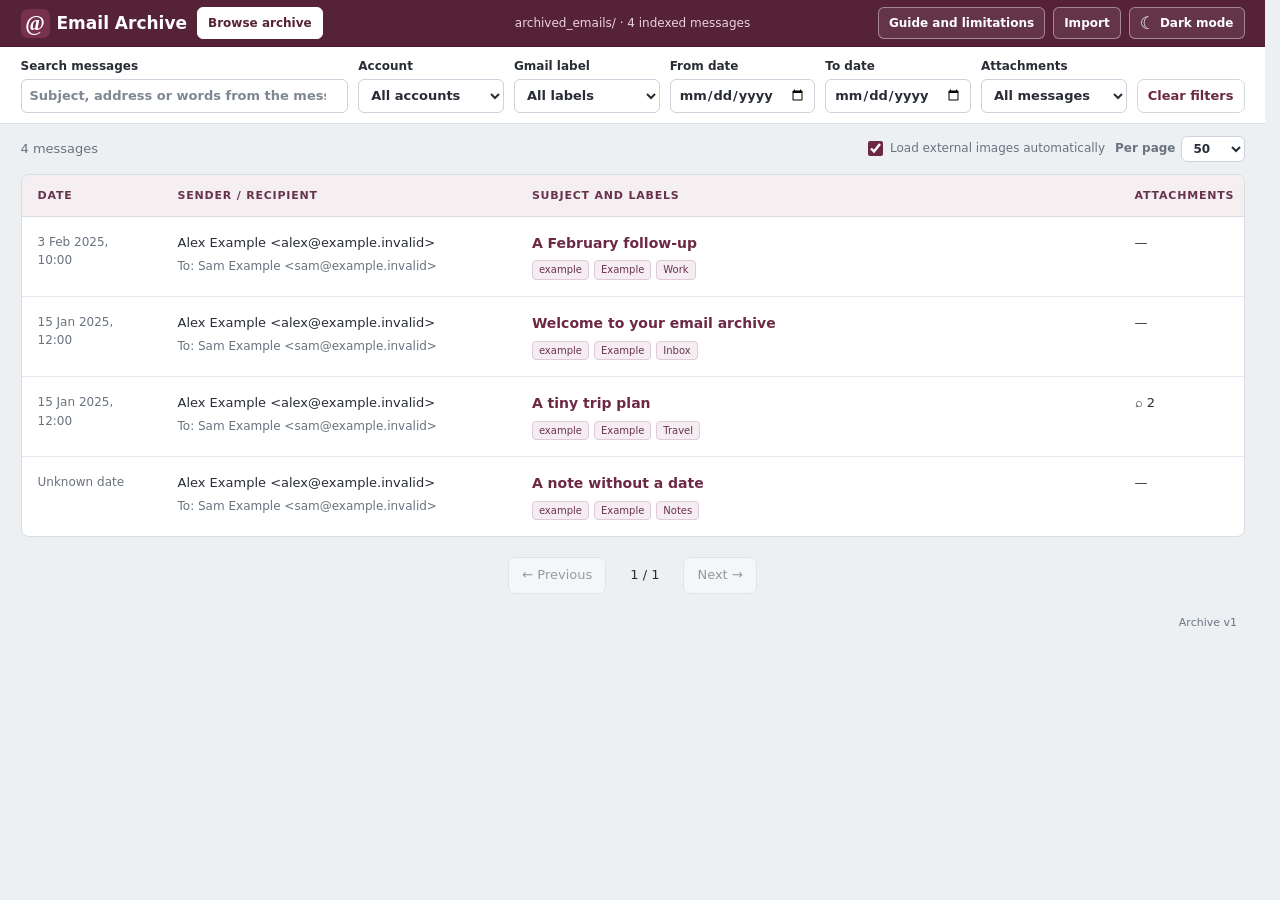
==== commit fefb1740: "Open guide in the same tab and restore archive view on Back" ====
--- a/index.html
+++ b/index.html
@@ -3,7 +3,7 @@
 <body><header class="top">
 <div class="header-left"><div class="brand"><span class="mark" aria-hidden="true">@</span><h1>Email Archive</h1></div><button id="browseTab" class="header-tab active" type="button" aria-pressed="true">Browse archive</button></div>
 <span id="activeRootInfo" role="status">archived_emails/ · Loading catalog…</span>
-<div class="header-actions"><a class="header-guide" href="GUIDE.html" target="_blank" rel="noopener">Guide and limitations ↗</a><button id="importTab" class="header-tab" type="button" aria-pressed="false">Import</button><button id="themeToggle" class="theme-toggle" type="button" aria-label="Switch to dark mode" aria-pressed="false" title="Switch to dark mode"><span data-theme-icon aria-hidden="true">☾</span><span data-theme-label>Dark mode</span></button></div>
+<div class="header-actions"><a id="guideLink" class="header-guide" href="GUIDE.html">Guide and limitations</a><button id="importTab" class="header-tab" type="button" aria-pressed="false">Import</button><button id="themeToggle" class="theme-toggle" type="button" aria-label="Switch to dark mode" aria-pressed="false" title="Switch to dark mode"><span data-theme-icon aria-hidden="true">☾</span><span data-theme-label>Dark mode</span></button></div>
 </header>
 <main>
 <div id="notice" role="alert" hidden></div>
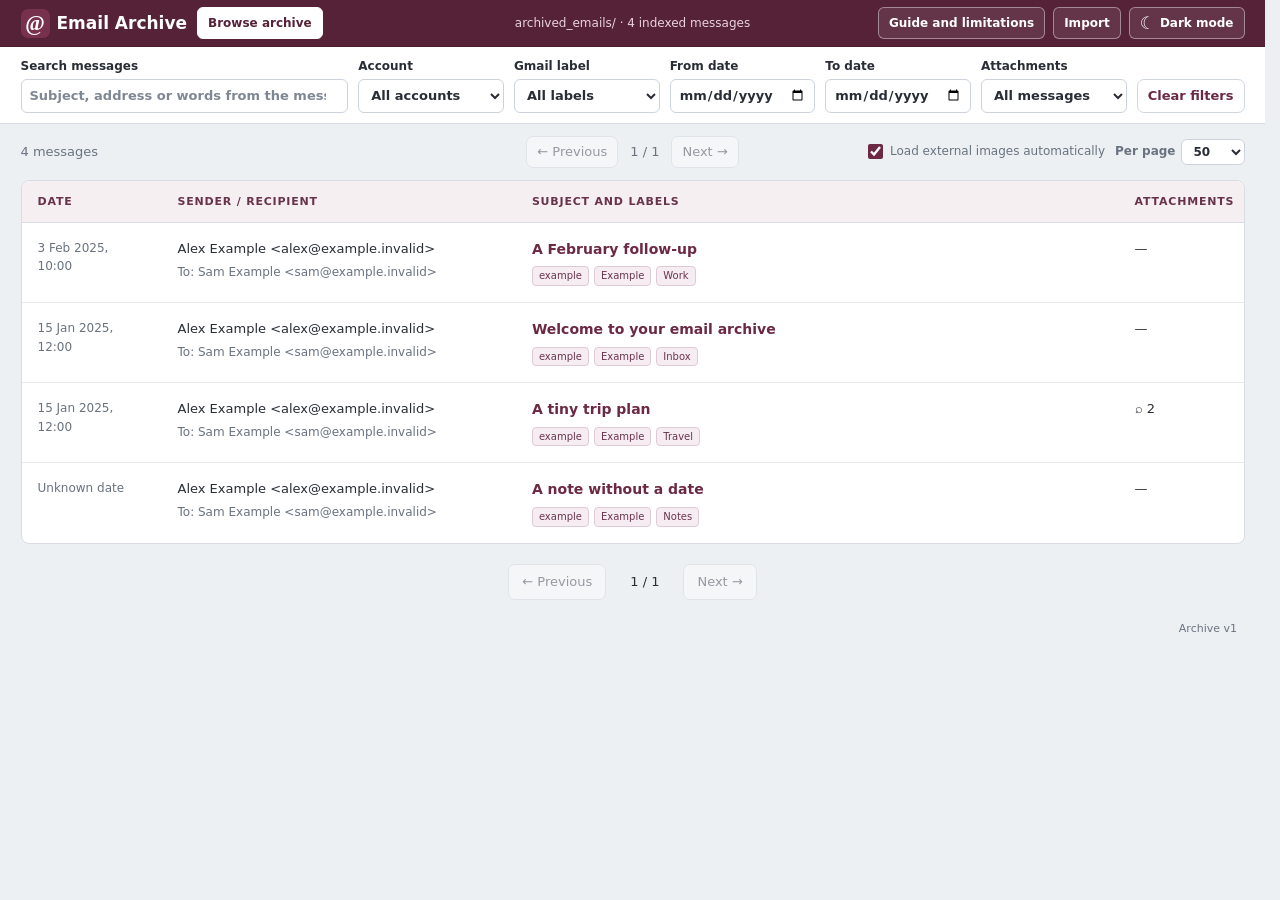
==== commit 3c52ad88: "Color archive access status, add top pagination and sticky filters" ====
--- a/index.html
+++ b/index.html
@@ -7,8 +7,8 @@
 </header>
 <main>
 <div id="notice" role="alert" hidden></div>
-<section id="browse"><div id="browseList"><div class="filters"><label class="search">Search messages<input type="search" id="query" placeholder="Subject, address or words from the message…" autocomplete="off"></label><label>Account<select id="accountFilter"><option value="">All accounts</option></select></label><label>Gmail label<select id="labelFilter"><option value="">All labels</option></select></label><label>From date<input id="dateFrom" type="date"></label><label>To date<input id="dateTo" type="date"></label><label>Attachments<select id="attachmentFilter"><option value="">All messages</option><option value="yes">With attachments</option><option value="no">Without attachments</option></select></label><button id="reset" class="quiet">Clear filters</button></div><div class="resultsbar"><span id="resultInfo" role="status">Loading catalog…</span><label class="auto-image-choice" title="Remote images can notify senders that you opened an email and reveal your IP address."><input type="checkbox" id="autoImages" checked> Load external images automatically</label><label>Per page <select id="pageSize"><option>50</option><option>100</option><option>200</option></select></label></div><div class="tablewrap"><table><thead><tr><th>Date</th><th>Sender / recipient</th><th>Subject and labels</th><th>Attachments</th></tr></thead><tbody id="rows"></tbody></table><div id="empty" hidden>No messages. Change your filters or import an MBOX file.</div></div><div class="pagination"><button id="prev">← Previous</button><span id="pageInfo"></span><button id="next">Next →</button></div></div></section>
-<section id="import" hidden><div class="importgrid"><div class="panel import-form"><h2>Add to your archive</h2><p>All messages are stored in <strong>archived_emails/</strong> beside this index.html. No separate data root or application copies.</p><div class="archive-access"><button type="button" id="connectArchive">Enable archive access</button><p class="data-root-description" id="accessStatus" role="status">For importing or scanning saved email folders, enable access once to the folder containing this index.html. The MBOX selection is separate and will not be requested again.</p></div><label class="filepick">1. Choose one or more MBOX files<input id="files" type="file" multiple><small>Gmail Takeout and Thunderbird; a filename extension is not required.</small></label><label>2. Email account folder inside the archive<select id="importAccountSelect"><option value="__new__">+ New account…</option></select></label><p id="accountInfo" class="muted" role="status">Enable archive access to list existing account folders.</p><label id="newAccountWrap">New account folder name<input id="importAccount" value="personal" pattern="[a-z0-9][a-z0-9_-]{0,39}" maxlength="40" autocomplete="off"><small>Lowercase letters, numbers, hyphens or underscores.</small></label><p id="fileInfo" class="muted"></p><fieldset class="eml-options"><legend>Keep an original EML copy for:</legend><label><input id="retainSignedEml" type="checkbox" checked> Signed or encrypted messages</label><label title="Optional: adds a second copy of these messages as EML, increasing disk usage."><input id="retainStarredEml" type="checkbox"> Gmail Starred messages</label><label title="Optional: adds a second copy of these messages as EML, increasing disk usage. Gmail marks many messages Important automatically."><input id="retainImportantEml" type="checkbox"> Gmail Important messages</label></fieldset><p class="muted">Import reads the selected MBOX files and the saved catalog for deduplication. It does not scan or update the rest of your saved HTML library.</p><div class="import-actions"><div class="import-main-action"><button id="start" class="primary" disabled>Start import</button><button id="stop" hidden>Stop after the current message</button></div><div class="existing-actions"><button id="previewReaders">Check existing</button><button id="upgradeReaders" title="Rebuild catalog and search indexes from saved HTML. Does not change message HTML or attachments. No MBOX needed.">Rebuild index</button></div></div>
-</div></div><div class="activity-area" aria-live="polite"><div id="existingProgressPanel" class="panel activity-panel" hidden><h3 id="existingProgressTitle" role="status">Checking existing messages</h3><progress id="existingProgress" max="1" aria-labelledby="existingProgressTitle"></progress><p id="existingProgressDetail" class="muted" role="status"></p><p id="readerStatus" role="status" class="muted"></p><p id="catalogStatus" role="status" class="muted"></p><button id="stopCheck" hidden>Stop checking existing</button><button id="stopReindex" hidden>Stop index rebuild</button></div><div id="progressPanel" class="panel activity-panel" hidden><h3 id="status" role="status">Ready</h3><progress id="progress" max="100" value="0"></progress><div class="counters"><div><strong id="readCount">0</strong>Read</div><div><strong id="newCount">0</strong>New</div><div><strong id="dupeCount">0</strong>Duplicates</div><div><strong id="emlSavedCount">0</strong>EML saved</div><div><strong id="emlReusedCount">0</strong>EML reused</div><div><strong id="errorCount">0</strong>Errors</div></div><p id="progressDetail" class="muted"></p></div><div id="operationNotice" role="alert" hidden></div></div><section class="panel import-guide" aria-labelledby="safeImportHeading"><p class="eyebrow">ONE PORTABLE ARCHIVE</p><h2 id="safeImportHeading">Application and emails together.</h2><p>New messages are added, duplicates skipped and Gmail labels merged. Existing messages are never removed just because they are absent from a new export.</p><p>Structure: <strong>index.html</strong>, <strong>assets/</strong> and <strong>archived_emails/</strong>. The latter contains all accounts, year/month HTML messages, attachments and catalogs. Copy or merge account folders into archived_emails/ and click <strong>Rebuild index</strong> to rebuild indexes, without the MBOX.</p><p>Keep this tab open while importing. Use only one writer per archive, including across synced devices.</p><p>Reading an indexed archive works by opening this index.html offline. Chrome/Edge require one-time permission to this app folder for import/reindex. No server or internet connection is needed.</p><p class="note">The per-message limit is 64 MiB. Oversized or damaged messages are reported as errors; the source stays untouched.</p></section></section>
+<section id="browse"><div id="browseList"><div class="filters"><label class="search">Search messages<input type="search" id="query" placeholder="Subject, address or words from the message…" autocomplete="off"></label><label>Account<select id="accountFilter"><option value="">All accounts</option></select></label><label>Gmail label<select id="labelFilter"><option value="">All labels</option></select></label><label>From date<input id="dateFrom" type="date"></label><label>To date<input id="dateTo" type="date"></label><label>Attachments<select id="attachmentFilter"><option value="">All messages</option><option value="yes">With attachments</option><option value="no">Without attachments</option></select></label><button id="reset" class="quiet">Clear filters</button></div><div class="resultsbar"><span id="resultInfo" role="status">Loading catalog…</span><div class="pagination pagination-top" role="group" aria-label="Pagination above messages"><button id="prevTop" type="button" disabled>← Previous</button><span id="pageInfoTop" aria-live="polite">1 / 1</span><button id="nextTop" type="button" disabled>Next →</button></div><div class="result-options"><label class="auto-image-choice" title="Remote images can notify senders that you opened an email and reveal your IP address."><input type="checkbox" id="autoImages" checked> Load external images automatically</label><label>Per page <select id="pageSize"><option>50</option><option>100</option><option>200</option></select></label></div></div><div class="tablewrap"><table><thead><tr><th>Date</th><th>Sender / recipient</th><th>Subject and labels</th><th>Attachments</th></tr></thead><tbody id="rows"></tbody></table><div id="empty" hidden>No messages. Change your filters or import an MBOX file.</div></div><div class="pagination" role="group" aria-label="Pagination below messages"><button id="prev" type="button" disabled>← Previous</button><span id="pageInfo">1 / 1</span><button id="next" type="button" disabled>Next →</button></div></div></section>
+<section id="import" hidden><div class="importgrid"><div class="panel import-form"><h2>Add to your archive</h2><p>All messages are stored in <strong>archived_emails/</strong> beside this index.html. No separate data root or application copies.</p><div class="archive-access"><button type="button" id="connectArchive">Enable archive access</button><p class="data-root-description" id="accessStatus" role="status"><strong class="access-error">Archive access not enabled:</strong> For importing or scanning saved email folders, enable access once to the folder containing this index.html. The MBOX selection is separate and will not be requested again.</p></div><label class="filepick">1. Choose one or more MBOX files<input id="files" type="file" multiple><small>Gmail Takeout and Thunderbird; a filename extension is not required.</small></label><label>2. Email account folder inside the archive<select id="importAccountSelect"><option value="__new__">+ New account…</option></select></label><p id="accountInfo" class="muted" role="status">Enable archive access to list existing account folders.</p><label id="newAccountWrap">New account folder name<input id="importAccount" value="personal" pattern="[a-z0-9][a-z0-9_-]{0,39}" maxlength="40" autocomplete="off"><small>Lowercase letters, numbers, hyphens or underscores.</small></label><p id="fileInfo" class="muted"></p><fieldset class="eml-options"><legend>Keep an original EML copy for:</legend><label><input id="retainSignedEml" type="checkbox" checked> Signed or encrypted messages</label><label title="Optional: adds a second copy of these messages as EML, increasing disk usage."><input id="retainStarredEml" type="checkbox"> Gmail Starred messages</label><label title="Optional: adds a second copy of these messages as EML, increasing disk usage. Gmail marks many messages Important automatically."><input id="retainImportantEml" type="checkbox"> Gmail Important messages</label></fieldset><p class="muted">Import reads the selected MBOX files and the saved catalog for deduplication. It does not scan or update the rest of your saved HTML library.</p><div class="import-actions"><div class="import-main-action"><button id="start" class="primary" disabled>Start import</button><button id="stop" hidden>Stop after the current message</button></div><div class="existing-actions"><button id="previewReaders">Check existing</button><button id="upgradeReaders" title="Rebuild catalog and search indexes from saved HTML. Does not change message HTML or attachments. No MBOX needed.">Rebuild index</button></div></div>
+</div></div><div class="activity-area" aria-live="polite"><div id="existingProgressPanel" class="panel activity-panel" hidden><h3 id="existingProgressTitle" role="status">Checking existing messages</h3><progress id="existingProgress" max="1" aria-labelledby="existingProgressTitle"></progress><p id="existingProgressDetail" class="muted" role="status"></p><p id="readerStatus" role="status" class="muted"></p><p id="catalogStatus" role="status" class="muted"></p><button id="stopCheck" hidden>Stop checking existing</button><button id="stopReindex" hidden>Stop index rebuild</button></div><div id="progressPanel" class="panel activity-panel" hidden><h3 id="status" role="status">Ready</h3><progress id="progress" max="100" value="0"></progress><div class="counters"><div><strong id="readCount">0</strong>Read</div><div><strong id="newCount">0</strong>New</div><div><strong id="dupeCount">0</strong>Duplicates</div><div><strong id="emlSavedCount">0</strong>EML saved</div><div><strong id="emlReusedCount">0</strong>EML reused</div><div><strong id="errorCount">0</strong>Errors</div></div><p id="progressDetail" class="muted"></p></div><div id="operationNotice" role="alert" hidden></div></div></section>
 
 </main><footer><span>Archive v1</span></footer></body></html>
--- a/assets/style.css
+++ b/assets/style.css
@@ -83,16 +83,13 @@
 #repairProgressDetail{font-size:13px;color:var(--muted);margin:12px 0 0}
 
 /* Centered Import workspace, independent safety information, and short root label. */
-#import .activity-area,#import #reindex,#import .import-guide{max-width:860px;margin-left:auto;margin-right:auto}
+#import .activity-area,#import #reindex{max-width:860px;margin-left:auto;margin-right:auto}
 #import #reindex.repair-panel{margin-top:24px;margin-bottom:24px}
-#import .import-guide{margin-top:0;margin-bottom:24px}
-#import .import-guide h2{margin-top:0}
-.import-guide .eyebrow{font-size:11px}
 .target-actions{display:flex;align-items:center;flex-wrap:wrap;gap:12px;margin:18px 0 12px}
 .selected-path{color:var(--muted);font-size:13px;font-weight:500;min-width:0}
 .eml-options{gap:12px}
 footer{justify-content:flex-end}
-@media(max-width:760px){#import .importgrid,#import .activity-area,#import #reindex,#import .import-guide{max-width:100%}.target-actions{gap:10px}}
+@media(max-width:760px){#import .importgrid,#import .activity-area,#import #reindex{max-width:100%}.target-actions{gap:10px}}
 
 /* Unified import / automatic catalog check: no second repair form. */
 .import-form #importAccountSelect{width:100%}
@@ -177,7 +174,8 @@
 }
 /* A single full-width filter strip sits directly below the header. */
 main{max-width:none;padding:0}
-#browseList>.filters{
+ #browseList>.filters{
+ position:sticky;top:0;z-index:10;
  grid-template-columns:minmax(200px,2.25fr) repeat(5,minmax(110px,1fr)) auto;
  align-items:end;gap:10px;padding:10px max(16px,calc((100% - 1224px)/2));
  border:0;border-bottom:1px solid var(--line);border-radius:0
@@ -208,3 +206,31 @@
  #browseList>.filters .search{grid-column:1/-1}
  #browseList>.filters .quiet{width:100%}
 }
+
+/* Keep both pagination controls aligned with the same result set. */
+#browseList>.resultsbar{
+ display:grid;grid-template-columns:minmax(0,1fr) auto minmax(0,1fr);gap:10px;
+}
+.resultsbar .pagination-top{margin:0;gap:12px;white-space:nowrap}
+.pagination-top button{padding:5px 10px}
+.pagination span{font-variant-numeric:tabular-nums;white-space:nowrap}
+.result-options{display:flex;align-items:center;justify-content:flex-end;gap:10px;flex-wrap:wrap}
+.result-options .auto-image-choice{margin:0;order:0;flex-basis:auto}
+#accessStatus .access-error{color:#a51d35}
+#accessStatus .access-ready{color:#176b3a}
+html[data-theme="dark"] #accessStatus .access-error{color:#ff8c91}
+html[data-theme="dark"] #accessStatus .access-ready{color:#74d99a}
+@media(max-width:900px){
+ #browseList>.resultsbar{grid-template-columns:1fr auto}
+ .resultsbar .pagination-top{justify-self:end}
+ .result-options{grid-column:1/-1}
+}
+@media(max-width:500px){
+ #browseList>.resultsbar{grid-template-columns:1fr}
+ .resultsbar .pagination-top{justify-self:center}
+ .result-options{justify-content:space-between}
+}
+/* Do not let a wrapped filter strip cover most of a short mobile viewport. */
+@media(max-height:420px) and (max-width:680px){
+ #browseList>.filters{position:static}
+}
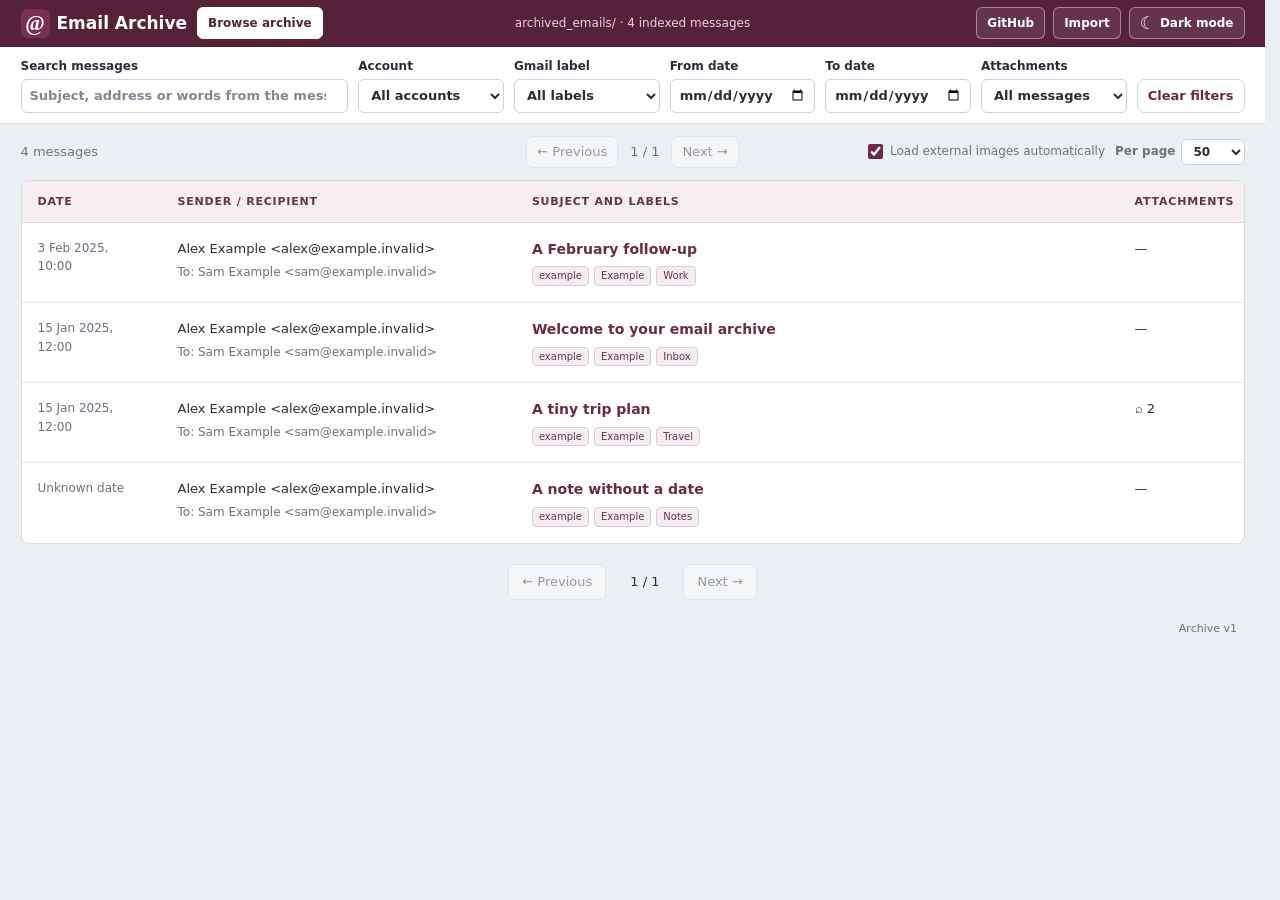
==== commit 677dadf8: "Move the user guide into README and link directly to GitHub" ====
--- a/index.html
+++ b/index.html
@@ -1,9 +1,9 @@
 <!doctype html>
-<html lang="en"><head><meta charset="utf-8"><meta name="viewport" content="width=device-width,initial-scale=1"><meta http-equiv="Content-Security-Policy" content="default-src 'none'; script-src 'self' file:; style-src 'self' file:; img-src 'self' file: data: blob: https: http:; connect-src 'none'; object-src 'none'; frame-src 'none'; base-uri 'none'; form-action 'none'"><meta name="referrer" content="no-referrer"><title>Email Archive • local and private</title><link id="appFavicon" rel="icon" type="image/svg+xml" href="assets/favicon-light.svg"><script src="assets/theme.js"></script><link rel="stylesheet" href="assets/style.css"><script defer src="assets/postal-mime.js"></script><script defer src="assets/purify.js"></script><script defer src="assets/mail-renderer.js"></script><script defer src="assets/eml.js"></script><script defer src="assets/core.js"></script><script defer src="assets/reindex.js"></script><script defer src="assets/app.js"></script></head>
+<html lang="en"><head><meta charset="utf-8"><meta name="viewport" content="width=device-width,initial-scale=1"><meta http-equiv="Content-Security-Policy" content="default-src 'none'; script-src 'self' file:; style-src 'self' file:; img-src 'self' file: data: blob: https: http:; connect-src 'none'; object-src 'none'; frame-src 'none'; base-uri 'none'; form-action 'none'"><meta name="referrer" content="no-referrer"><title>Email Archive • local and private</title><link id="appFavicon" rel="icon" type="image/svg+xml" href="assets/favicon-light.svg"><script src="assets/theme.js"></script><link rel="stylesheet" href="assets/style.css"><script defer src="assets/postal-mime.js"></script><script defer src="assets/purify.js"></script><script defer src="assets/mail-renderer.js"></script><script defer src="assets/eml.js"></script><script defer src="assets/core.js"></script><script defer src="assets/reindex.js"></script><script defer src="assets/account-sync.js"></script><script defer src="assets/app.js"></script></head>
 <body><header class="top">
 <div class="header-left"><div class="brand"><span class="mark" aria-hidden="true">@</span><h1>Email Archive</h1></div><button id="browseTab" class="header-tab active" type="button" aria-pressed="true">Browse archive</button></div>
 <span id="activeRootInfo" role="status">archived_emails/ · Loading catalog…</span>
-<div class="header-actions"><a id="guideLink" class="header-guide" href="GUIDE.html">Guide and limitations</a><button id="importTab" class="header-tab" type="button" aria-pressed="false">Import</button><button id="themeToggle" class="theme-toggle" type="button" aria-label="Switch to dark mode" aria-pressed="false" title="Switch to dark mode"><span data-theme-icon aria-hidden="true">☾</span><span data-theme-label>Dark mode</span></button></div>
+<div class="header-actions"><a id="githubLink" class="header-github" href="https://github.com/nibage/freedom_email_archiver" target="_blank" rel="noopener noreferrer" title="Open project documentation on GitHub">GitHub</a><button id="importTab" class="header-tab" type="button" aria-pressed="false">Import</button><button id="themeToggle" class="theme-toggle" type="button" aria-label="Switch to dark mode" aria-pressed="false" title="Switch to dark mode"><span data-theme-icon aria-hidden="true">☾</span><span data-theme-label>Dark mode</span></button></div>
 </header>
 <main>
 <div id="notice" role="alert" hidden></div>
--- a/assets/style.css
+++ b/assets/style.css
@@ -157,13 +157,13 @@
  font:bold 21px/1 Georgia,serif;background:var(--mark-bg);color:var(--mark-ink)}
 .brand h1{font-size:17px;line-height:1.2;margin:0}
 #activeRootInfo{font-size:12px;color:var(--header-muted);text-align:center;overflow-wrap:anywhere}
-.header-tab,.header-guide,.top .theme-toggle{
+.header-tab,.header-github,.top .theme-toggle{
  display:inline-flex;align-items:center;justify-content:center;gap:5px;
  padding:6px 10px;min-height:32px;border:1px solid var(--theme-border);border-radius:6px;
  color:var(--theme-ink);background:var(--theme-bg);font-size:12px;font-weight:600;
  line-height:1.4;white-space:nowrap;text-decoration:none;
 }
-.header-tab:hover,.header-guide:hover,.top .theme-toggle:hover{
+.header-tab:hover,.header-github:hover,.top .theme-toggle:hover{
  color:var(--theme-ink);background:var(--theme-hover);border-color:var(--theme-ink)
 }
 .header-tab.active,.header-tab.active:hover{
